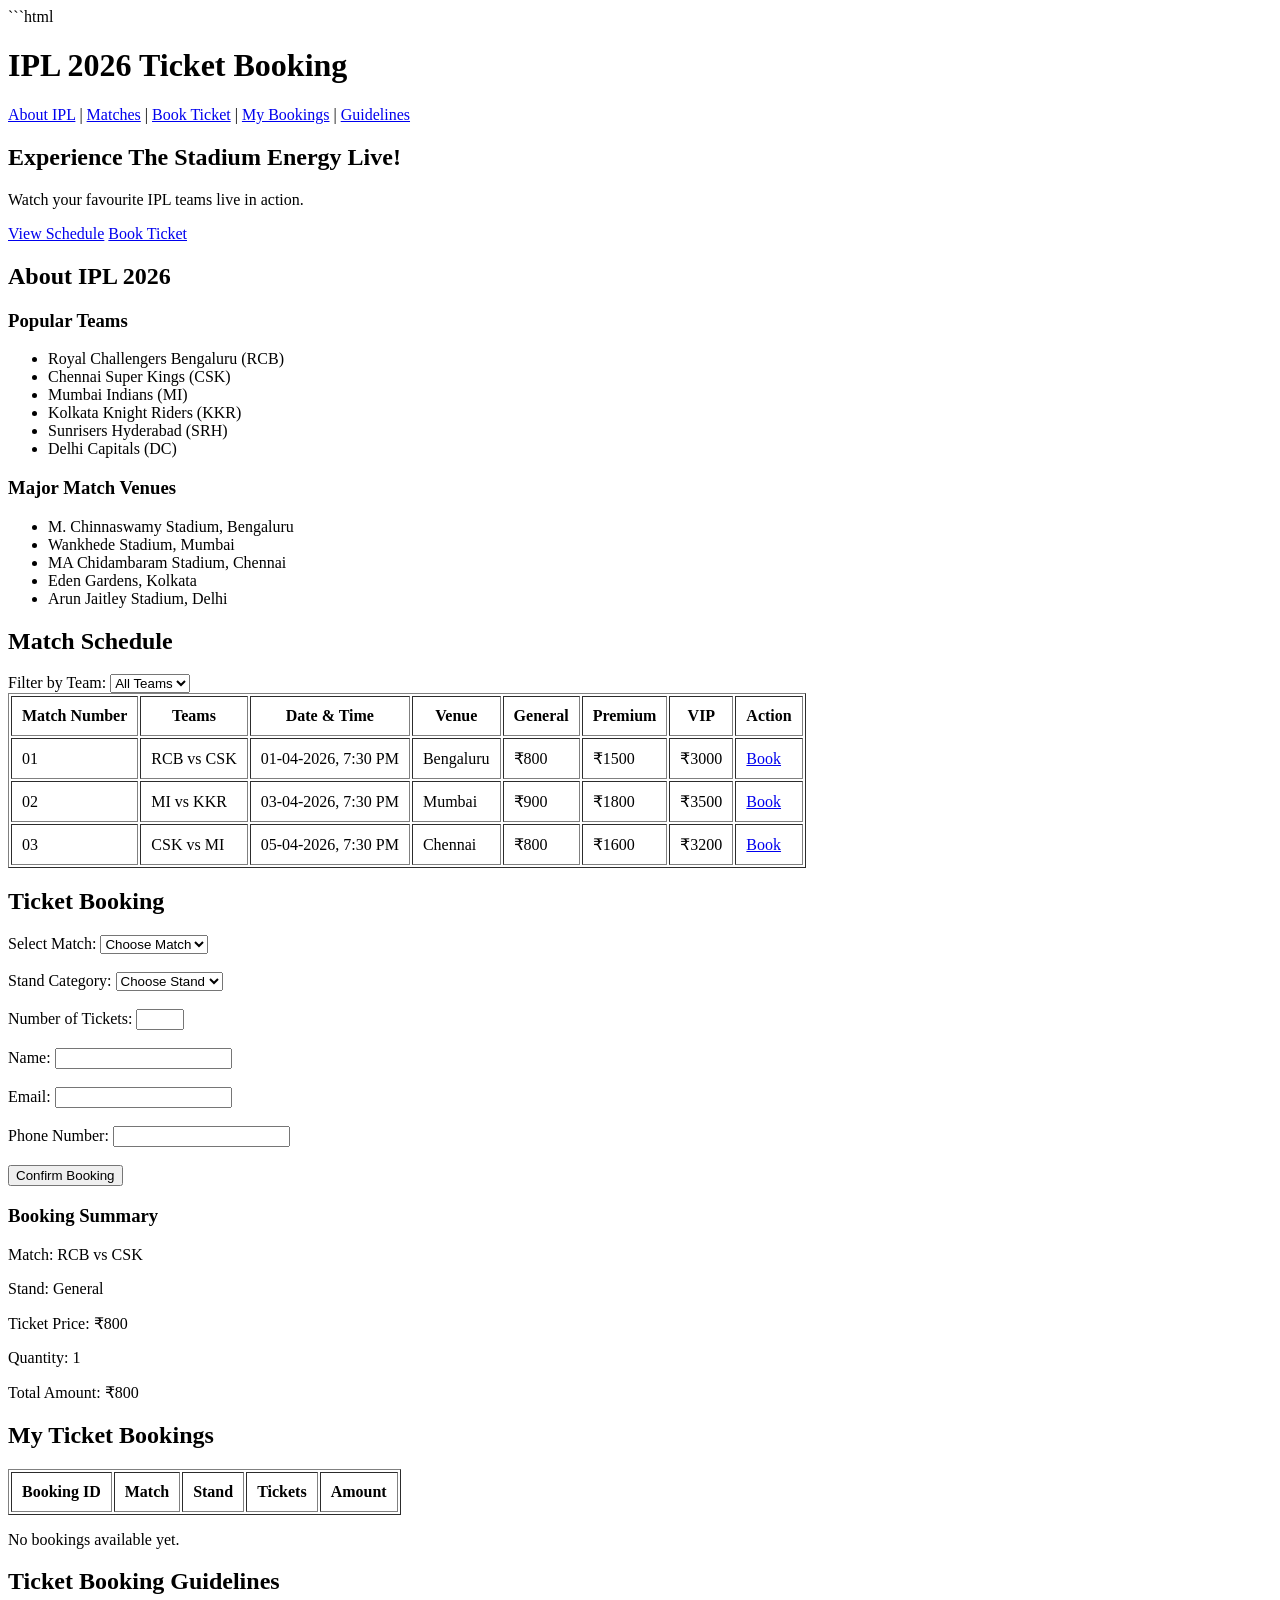
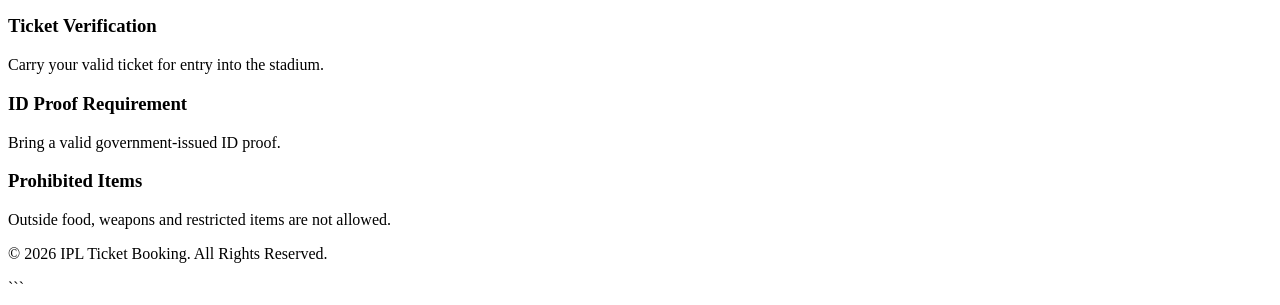
==== index.html @ 559b9ef1 "Completed Activity 1 HTML Structure" ====
```html
<!DOCTYPE html>
<html lang="en">

<head>
    <meta charset="UTF-8">
    <meta name="viewport" content="width=device-width, initial-scale=1.0">
    <title>IPL 2026 Ticket Booking</title>
</head>

<body>

    <!-- Navigation Bar -->
    <header>
        <h1>IPL 2026 Ticket Booking</h1>

        <nav>
            <a href="#about">About IPL</a> |
            <a href="#matches">Matches</a> |
            <a href="#booking">Book Ticket</a> |
            <a href="#mybookings">My Bookings</a> |
            <a href="#guidelines">Guidelines</a>
        </nav>
    </header>

    <!-- Hero Section -->
    <section>
        <h2>Experience The Stadium Energy Live!</h2>
        <p>Watch your favourite IPL teams live in action.</p>

        <a href="#matches">View Schedule</a>
        <a href="#booking">Book Ticket</a>
    </section>

    <!-- About IPL -->
    <section id="about">
        <h2>About IPL 2026</h2>

        <h3>Popular Teams</h3>
        <ul>
            <li>Royal Challengers Bengaluru (RCB)</li>
            <li>Chennai Super Kings (CSK)</li>
            <li>Mumbai Indians (MI)</li>
            <li>Kolkata Knight Riders (KKR)</li>
            <li>Sunrisers Hyderabad (SRH)</li>
            <li>Delhi Capitals (DC)</li>
        </ul>

        <h3>Major Match Venues</h3>
        <ul>
            <li>M. Chinnaswamy Stadium, Bengaluru</li>
            <li>Wankhede Stadium, Mumbai</li>
            <li>MA Chidambaram Stadium, Chennai</li>
            <li>Eden Gardens, Kolkata</li>
            <li>Arun Jaitley Stadium, Delhi</li>
        </ul>
    </section>

    <!-- Match Schedule -->
    <section id="matches">
        <h2>Match Schedule</h2>

        <label for="teamFilter">Filter by Team:</label>

        <select id="teamFilter">
            <option value="all">All Teams</option>
            <option value="RCB">RCB</option>
            <option value="CSK">CSK</option>
            <option value="MI">MI</option>
            <option value="KKR">KKR</option>
        </select>

        <table border="1" cellpadding="10">
            <thead>
                <tr>
                    <th>Match Number</th>
                    <th>Teams</th>
                    <th>Date & Time</th>
                    <th>Venue</th>
                    <th>General</th>
                    <th>Premium</th>
                    <th>VIP</th>
                    <th>Action</th>
                </tr>
            </thead>

            <tbody>
                <tr>
                    <td>01</td>
                    <td>RCB vs CSK</td>
                    <td>01-04-2026, 7:30 PM</td>
                    <td>Bengaluru</td>
                    <td>₹800</td>
                    <td>₹1500</td>
                    <td>₹3000</td>
                    <td><a href="#booking">Book</a></td>
                </tr>

                <tr>
                    <td>02</td>
                    <td>MI vs KKR</td>
                    <td>03-04-2026, 7:30 PM</td>
                    <td>Mumbai</td>
                    <td>₹900</td>
                    <td>₹1800</td>
                    <td>₹3500</td>
                    <td><a href="#booking">Book</a></td>
                </tr>

                <tr>
                    <td>03</td>
                    <td>CSK vs MI</td>
                    <td>05-04-2026, 7:30 PM</td>
                    <td>Chennai</td>
                    <td>₹800</td>
                    <td>₹1600</td>
                    <td>₹3200</td>
                    <td><a href="#booking">Book</a></td>
                </tr>
            </tbody>
        </table>
    </section>

    <!-- Ticket Booking Form -->
    <section id="booking">
        <h2>Ticket Booking</h2>

        <form>

            <label for="match">Select Match:</label>
            <select id="match" name="match" required>
                <option value="">Choose Match</option>
                <option>RCB vs CSK</option>
                <option>MI vs KKR</option>
                <option>CSK vs MI</option>
            </select>

            <br><br>

            <label for="stand">Stand Category:</label>
            <select id="stand" name="stand" required>
                <option value="">Choose Stand</option>
                <option>General</option>
                <option>Premium</option>
                <option>VIP</option>
            </select>

            <br><br>

            <label for="quantity">Number of Tickets:</label>
            <input type="number" id="quantity"
                   name="quantity" min="1" max="10" required>

            <br><br>

            <label for="name">Name:</label>
            <input type="text" id="name" name="name" required>

            <br><br>

            <label for="email">Email:</label>
            <input type="email" id="email" name="email" required>

            <br><br>

            <label for="phone">Phone Number:</label>
            <input type="tel" id="phone" name="phone"
                   pattern="[0-9]{10}" maxlength="10" required>

            <br><br>

            <button type="submit">Confirm Booking</button>

        </form>

        <!-- Booking Summary -->
        <aside>
            <h3>Booking Summary</h3>

            <p>Match: RCB vs CSK</p>
            <p>Stand: General</p>
            <p>Ticket Price: ₹800</p>
            <p>Quantity: 1</p>
            <p>Total Amount: ₹800</p>
        </aside>
    </section>

    <!-- My Bookings -->
    <section id="mybookings">
        <h2>My Ticket Bookings</h2>

        <table border="1" cellpadding="10">
            <thead>
                <tr>
                    <th>Booking ID</th>
                    <th>Match</th>
                    <th>Stand</th>
                    <th>Tickets</th>
                    <th>Amount</th>
                </tr>
            </thead>

            <tbody>
                <!-- Future booking records will appear here -->
            </tbody>
        </table>

        <p>No bookings available yet.</p>
    </section>

    <!-- Guidelines -->
    <section id="guidelines">
        <h2>Ticket Booking Guidelines</h2>

        <article>
            <h3>Ticket Verification</h3>
            <p>Carry your valid ticket for entry into the stadium.</p>
        </article>

        <article>
            <h3>ID Proof Requirement</h3>
            <p>Bring a valid government-issued ID proof.</p>
        </article>

        <article>
            <h3>Prohibited Items</h3>
            <p>Outside food, weapons and restricted items are not allowed.</p>
        </article>
    </section>

    <!-- Footer -->
    <footer>
        <p>&copy; 2026 IPL Ticket Booking. All Rights Reserved.</p>
    </footer>

</body>
</html>
```
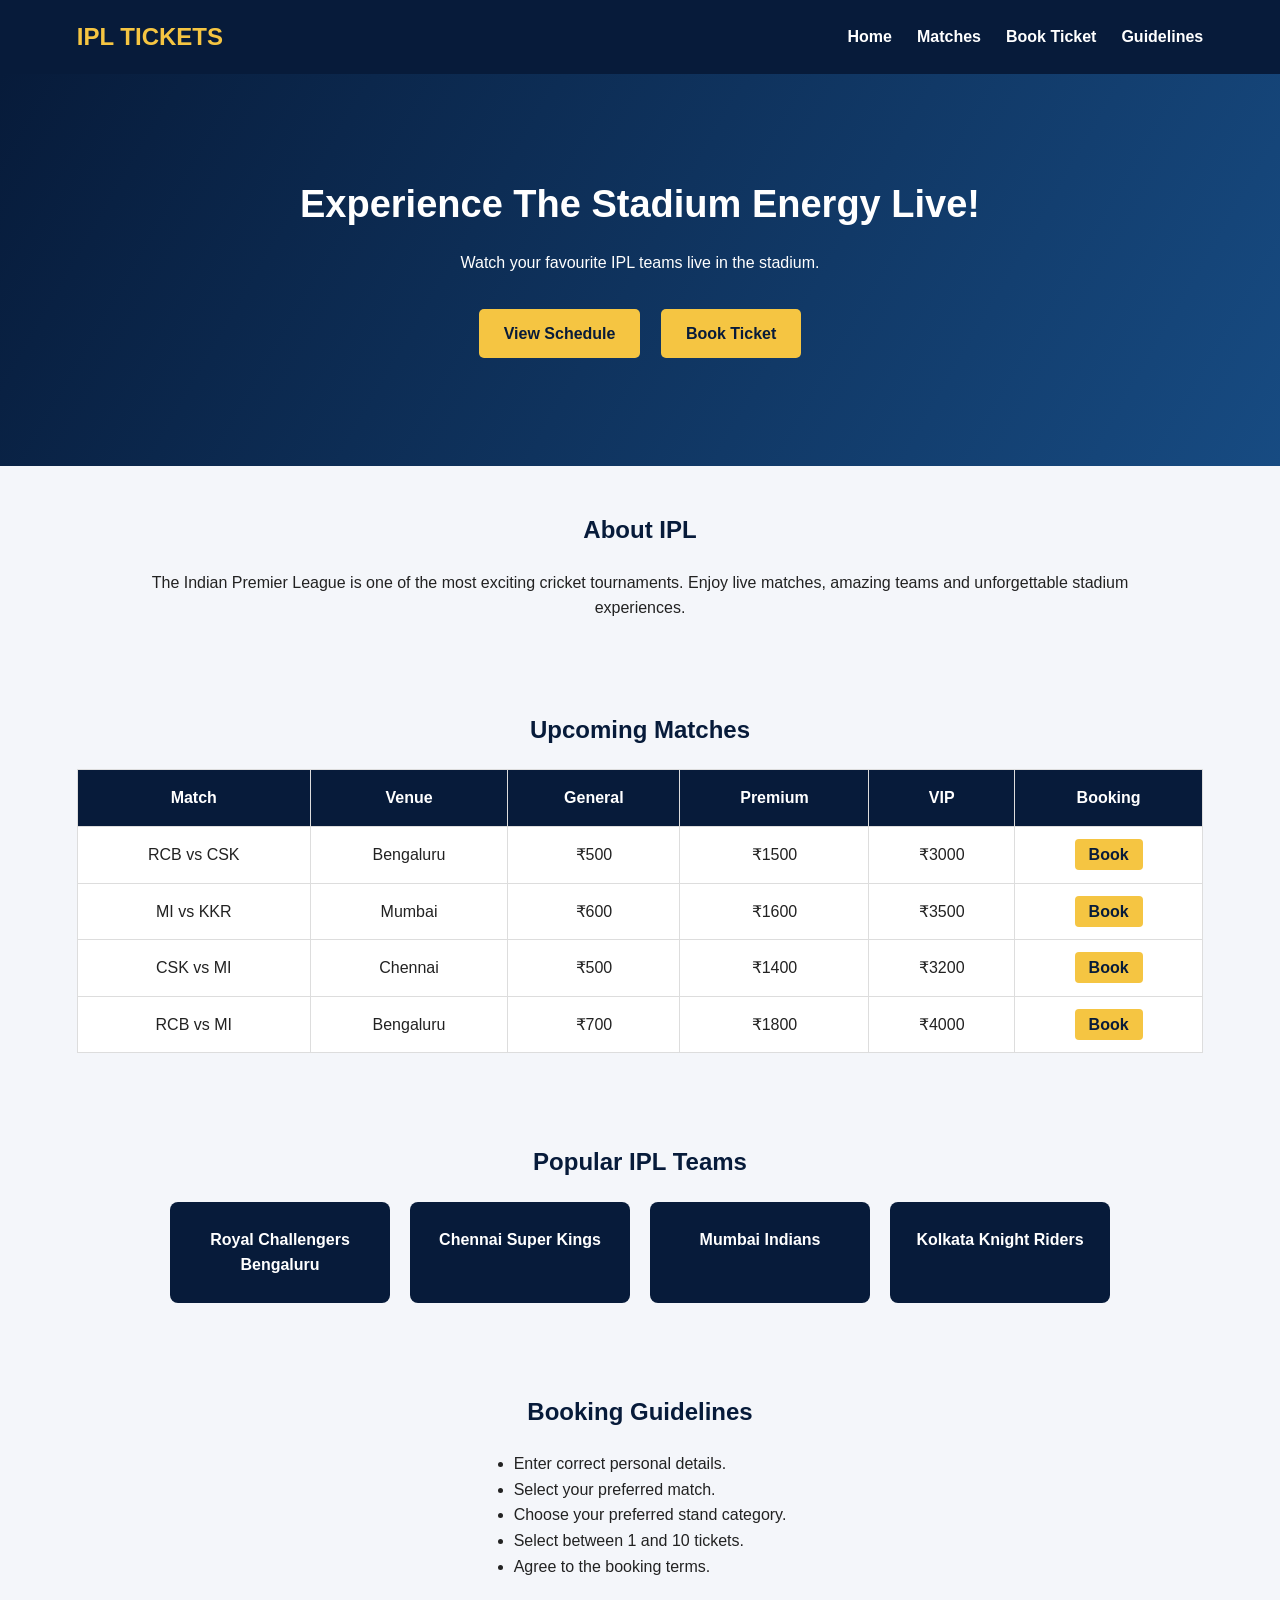
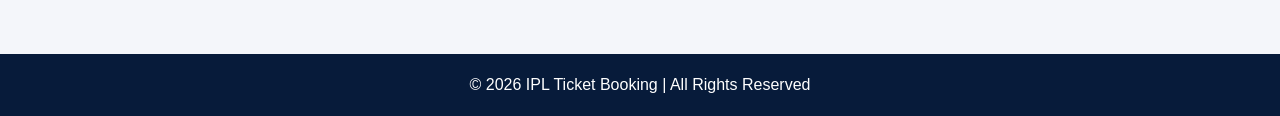
==== commit 07250fdf: "Activity 3: HTML Booking Form Validation" ====
--- a/index.html
+++ b/index.html
@@ -1,238 +1,127 @@
-```html
+
 <!DOCTYPE html>
 <html lang="en">
-
 <head>
     <meta charset="UTF-8">
     <meta name="viewport" content="width=device-width, initial-scale=1.0">
-    <title>IPL 2026 Ticket Booking</title>
+    <title>IPL Ticket Booking</title>
+    <link rel="stylesheet" href="styles.css">
 </head>
-
 <body>
 
     <!-- Navigation Bar -->
     <header>
-        <h1>IPL 2026 Ticket Booking</h1>
+        <nav class="navbar">
+            <h2 class="logo">IPL TICKETS</h2>
 
-        <nav>
-            <a href="#about">About IPL</a> |
-            <a href="#matches">Matches</a> |
-            <a href="#booking">Book Ticket</a> |
-            <a href="#mybookings">My Bookings</a> |
-            <a href="#guidelines">Guidelines</a>
+            <ul>
+                <li><a href="index.html">Home</a></li>
+                <li><a href="#matches">Matches</a></li>
+                <li><a href="booking.html">Book Ticket</a></li>
+                <li><a href="#guidelines">Guidelines</a></li>
+            </ul>
         </nav>
     </header>
 
     <!-- Hero Section -->
-    <section>
-        <h2>Experience The Stadium Energy Live!</h2>
-        <p>Watch your favourite IPL teams live in action.</p>
+    <section class="hero">
+        <h1>Experience The Stadium Energy Live!</h1>
+        <p>Watch your favourite IPL teams live in the stadium.</p>
 
-        <a href="#matches">View Schedule</a>
-        <a href="#booking">Book Ticket</a>
+        <a href="#matches" class="btn">View Schedule</a>
+        <a href="booking.html" class="btn">Book Ticket</a>
     </section>
 
-    <!-- About IPL -->
-    <section id="about">
-        <h2>About IPL 2026</h2>
-
-        <h3>Popular Teams</h3>
-        <ul>
-            <li>Royal Challengers Bengaluru (RCB)</li>
-            <li>Chennai Super Kings (CSK)</li>
-            <li>Mumbai Indians (MI)</li>
-            <li>Kolkata Knight Riders (KKR)</li>
-            <li>Sunrisers Hyderabad (SRH)</li>
-            <li>Delhi Capitals (DC)</li>
-        </ul>
-
-        <h3>Major Match Venues</h3>
-        <ul>
-            <li>M. Chinnaswamy Stadium, Bengaluru</li>
-            <li>Wankhede Stadium, Mumbai</li>
-            <li>MA Chidambaram Stadium, Chennai</li>
-            <li>Eden Gardens, Kolkata</li>
-            <li>Arun Jaitley Stadium, Delhi</li>
-        </ul>
+    <!-- About Section -->
+    <section class="about">
+        <h2>About IPL</h2>
+        <p>
+            The Indian Premier League is one of the most exciting
+            cricket tournaments. Enjoy live matches, amazing teams
+            and unforgettable stadium experiences.
+        </p>
     </section>
 
-    <!-- Match Schedule -->
-    <section id="matches">
-        <h2>Match Schedule</h2>
+    <!-- Matches Section -->
+    <section id="matches" class="section">
+        <h2>Upcoming Matches</h2>
 
-        <label for="teamFilter">Filter by Team:</label>
+        <table>
+            <tr>
+                <th>Match</th>
+                <th>Venue</th>
+                <th>General</th>
+                <th>Premium</th>
+                <th>VIP</th>
+                <th>Booking</th>
+            </tr>
 
-        <select id="teamFilter">
-            <option value="all">All Teams</option>
-            <option value="RCB">RCB</option>
-            <option value="CSK">CSK</option>
-            <option value="MI">MI</option>
-            <option value="KKR">KKR</option>
-        </select>
+            <tr>
+                <td>RCB vs CSK</td>
+                <td>Bengaluru</td>
+                <td>₹500</td>
+                <td>₹1500</td>
+                <td>₹3000</td>
+                <td><a href="booking.html" class="small-btn">Book</a></td>
+            </tr>
 
-        <table border="1" cellpadding="10">
-            <thead>
-                <tr>
-                    <th>Match Number</th>
-                    <th>Teams</th>
-                    <th>Date & Time</th>
-                    <th>Venue</th>
-                    <th>General</th>
-                    <th>Premium</th>
-                    <th>VIP</th>
-                    <th>Action</th>
-                </tr>
-            </thead>
+            <tr>
+                <td>MI vs KKR</td>
+                <td>Mumbai</td>
+                <td>₹600</td>
+                <td>₹1600</td>
+                <td>₹3500</td>
+                <td><a href="booking.html" class="small-btn">Book</a></td>
+            </tr>
 
-            <tbody>
-                <tr>
-                    <td>01</td>
-                    <td>RCB vs CSK</td>
-                    <td>01-04-2026, 7:30 PM</td>
-                    <td>Bengaluru</td>
-                    <td>₹800</td>
-                    <td>₹1500</td>
-                    <td>₹3000</td>
-                    <td><a href="#booking">Book</a></td>
-                </tr>
+            <tr>
+                <td>CSK vs MI</td>
+                <td>Chennai</td>
+                <td>₹500</td>
+                <td>₹1400</td>
+                <td>₹3200</td>
+                <td><a href="booking.html" class="small-btn">Book</a></td>
+            </tr>
 
-                <tr>
-                    <td>02</td>
-                    <td>MI vs KKR</td>
-                    <td>03-04-2026, 7:30 PM</td>
-                    <td>Mumbai</td>
-                    <td>₹900</td>
-                    <td>₹1800</td>
-                    <td>₹3500</td>
-                    <td><a href="#booking">Book</a></td>
-                </tr>
-
-                <tr>
-                    <td>03</td>
-                    <td>CSK vs MI</td>
-                    <td>05-04-2026, 7:30 PM</td>
-                    <td>Chennai</td>
-                    <td>₹800</td>
-                    <td>₹1600</td>
-                    <td>₹3200</td>
-                    <td><a href="#booking">Book</a></td>
-                </tr>
-            </tbody>
+            <tr>
+                <td>RCB vs MI</td>
+                <td>Bengaluru</td>
+                <td>₹700</td>
+                <td>₹1800</td>
+                <td>₹4000</td>
+                <td><a href="booking.html" class="small-btn">Book</a></td>
+            </tr>
         </table>
     </section>
 
-    <!-- Ticket Booking Form -->
-    <section id="booking">
-        <h2>Ticket Booking</h2>
+    <!-- Teams Section -->
+    <section class="section">
+        <h2>Popular IPL Teams</h2>
 
-        <form>
-
-            <label for="match">Select Match:</label>
-            <select id="match" name="match" required>
-                <option value="">Choose Match</option>
-                <option>RCB vs CSK</option>
-                <option>MI vs KKR</option>
-                <option>CSK vs MI</option>
-            </select>
-
-            <br><br>
-
-            <label for="stand">Stand Category:</label>
-            <select id="stand" name="stand" required>
-                <option value="">Choose Stand</option>
-                <option>General</option>
-                <option>Premium</option>
-                <option>VIP</option>
-            </select>
-
-            <br><br>
-
-            <label for="quantity">Number of Tickets:</label>
-            <input type="number" id="quantity"
-                   name="quantity" min="1" max="10" required>
-
-            <br><br>
-
-            <label for="name">Name:</label>
-            <input type="text" id="name" name="name" required>
-
-            <br><br>
-
-            <label for="email">Email:</label>
-            <input type="email" id="email" name="email" required>
-
-            <br><br>
-
-            <label for="phone">Phone Number:</label>
-            <input type="tel" id="phone" name="phone"
-                   pattern="[0-9]{10}" maxlength="10" required>
-
-            <br><br>
-
-            <button type="submit">Confirm Booking</button>
-
-        </form>
-
-        <!-- Booking Summary -->
-        <aside>
-            <h3>Booking Summary</h3>
-
-            <p>Match: RCB vs CSK</p>
-            <p>Stand: General</p>
-            <p>Ticket Price: ₹800</p>
-            <p>Quantity: 1</p>
-            <p>Total Amount: ₹800</p>
-        </aside>
-    </section>
-
-    <!-- My Bookings -->
-    <section id="mybookings">
-        <h2>My Ticket Bookings</h2>
-
-        <table border="1" cellpadding="10">
-            <thead>
-                <tr>
-                    <th>Booking ID</th>
-                    <th>Match</th>
-                    <th>Stand</th>
-                    <th>Tickets</th>
-                    <th>Amount</th>
-                </tr>
-            </thead>
-
-            <tbody>
-                <!-- Future booking records will appear here -->
-            </tbody>
-        </table>
-
-        <p>No bookings available yet.</p>
+        <div class="team-container">
+            <div class="team-card">Royal Challengers Bengaluru</div>
+            <div class="team-card">Chennai Super Kings</div>
+            <div class="team-card">Mumbai Indians</div>
+            <div class="team-card">Kolkata Knight Riders</div>
+        </div>
     </section>
 
     <!-- Guidelines -->
-    <section id="guidelines">
-        <h2>Ticket Booking Guidelines</h2>
-
-        <article>
-            <h3>Ticket Verification</h3>
-            <p>Carry your valid ticket for entry into the stadium.</p>
-        </article>
-
-        <article>
-            <h3>ID Proof Requirement</h3>
-            <p>Bring a valid government-issued ID proof.</p>
-        </article>
-
-        <article>
-            <h3>Prohibited Items</h3>
-            <p>Outside food, weapons and restricted items are not allowed.</p>
-        </article>
+    <section id="guidelines" class="section guidelines">
+        <h2>Booking Guidelines</h2>
+        <ul>
+            <li>Enter correct personal details.</li>
+            <li>Select your preferred match.</li>
+            <li>Choose your preferred stand category.</li>
+            <li>Select between 1 and 10 tickets.</li>
+            <li>Agree to the booking terms.</li>
+        </ul>
     </section>
 
     <!-- Footer -->
     <footer>
-        <p>&copy; 2026 IPL Ticket Booking. All Rights Reserved.</p>
+        <p>© 2026 IPL Ticket Booking | All Rights Reserved</p>
     </footer>
 
 </body>
 </html>
-```
--- a/styles.css
+++ b/styles.css
@@ -0,0 +1,306 @@
+
+/* General Styling */
+* {
+    margin: 0;
+    padding: 0;
+    box-sizing: border-box;
+}
+
+body {
+    font-family: Arial, sans-serif;
+    background: #f4f6fa;
+    color: #222;
+    line-height: 1.6;
+}
+
+/* Navigation */
+.navbar {
+    background: #071b3a;
+    color: white;
+    padding: 18px 6%;
+    display: flex;
+    justify-content: space-between;
+    align-items: center;
+    flex-wrap: wrap;
+}
+
+.logo {
+    color: #f5c542;
+}
+
+.navbar ul {
+    display: flex;
+    list-style: none;
+    gap: 25px;
+    flex-wrap: wrap;
+}
+
+.navbar a {
+    color: white;
+    text-decoration: none;
+    font-weight: bold;
+}
+
+.navbar a:hover {
+    color: #f5c542;
+}
+
+/* Hero Section */
+.hero {
+    background: linear-gradient(120deg, #071b3a, #174b82);
+    color: white;
+    text-align: center;
+    padding: 100px 20px;
+}
+
+.hero h1 {
+    font-size: 38px;
+    margin-bottom: 15px;
+}
+
+.hero p {
+    margin-bottom: 25px;
+}
+
+.btn {
+    display: inline-block;
+    background: #f5c542;
+    color: #071b3a;
+    padding: 12px 25px;
+    margin: 8px;
+    text-decoration: none;
+    border-radius: 5px;
+    font-weight: bold;
+}
+
+.btn:hover {
+    background: white;
+}
+
+/* About Section */
+.about {
+    text-align: center;
+    padding: 45px 10%;
+}
+
+.about h2,
+.section h2 {
+    color: #071b3a;
+    margin-bottom: 20px;
+}
+
+/* Common Sections */
+.section {
+    padding: 45px 6%;
+    text-align: center;
+}
+
+/* Match Table */
+table {
+    width: 100%;
+    border-collapse: collapse;
+    background: white;
+}
+
+th {
+    background: #071b3a;
+    color: white;
+}
+
+th, td {
+    padding: 15px;
+    border: 1px solid #ddd;
+}
+
+tr:hover {
+    background: #f1f4fa;
+}
+
+.small-btn {
+    background: #f5c542;
+    color: #071b3a;
+    padding: 7px 14px;
+    border-radius: 4px;
+    text-decoration: none;
+    font-weight: bold;
+}
+
+/* Teams */
+.team-container {
+    display: flex;
+    justify-content: center;
+    flex-wrap: wrap;
+    gap: 20px;
+}
+
+.team-card {
+    background: #071b3a;
+    color: white;
+    padding: 25px;
+    border-radius: 8px;
+    width: 220px;
+    font-weight: bold;
+}
+
+/* Guidelines */
+.guidelines ul {
+    display: inline-block;
+    text-align: left;
+    padding-left: 20px;
+}
+
+/* Booking Page */
+.booking-section {
+    padding: 45px 15px;
+}
+
+.booking-container {
+    max-width: 650px;
+    margin: auto;
+    background: white;
+    padding: 30px;
+    border-radius: 12px;
+    box-shadow: 0 4px 15px rgba(0,0,0,0.1);
+}
+
+.booking-container h1 {
+    text-align: center;
+    color: #071b3a;
+    margin-bottom: 10px;
+}
+
+.booking-container > p {
+    text-align: center;
+    margin-bottom: 25px;
+}
+
+fieldset {
+    border: 1px solid #ccc;
+    border-radius: 8px;
+    padding: 20px;
+    margin-bottom: 20px;
+}
+
+legend {
+    color: #071b3a;
+    font-weight: bold;
+    padding: 0 8px;
+}
+
+label {
+    display: block;
+    font-weight: bold;
+    margin: 10px 0 5px;
+}
+
+input[type="text"],
+input[type="email"],
+input[type="tel"],
+input[type="number"],
+select {
+    width: 100%;
+    padding: 12px;
+    border: 1px solid #bbb;
+    border-radius: 5px;
+    margin-bottom: 12px;
+    font-size: 15px;
+}
+
+input:focus,
+select:focus {
+    outline: 2px solid #f5c542;
+    border-color: #071b3a;
+}
+
+/* Radio and Checkbox */
+input[type="radio"],
+input[type="checkbox"] {
+    margin: 10px 5px;
+}
+
+.inline-label {
+    display: inline;
+    font-weight: normal;
+}
+
+/* Form Buttons */
+.form-buttons {
+    display: flex;
+    justify-content: center;
+    gap: 15px;
+    margin-top: 20px;
+}
+
+button {
+    background: #071b3a;
+    color: white;
+    border: none;
+    padding: 12px 25px;
+    border-radius: 5px;
+    cursor: pointer;
+    font-size: 15px;
+}
+
+button:hover {
+    background: #174b82;
+}
+
+.reset-btn {
+    background: #777;
+}
+
+.reset-btn:hover {
+    background: #555;
+}
+
+.back-link {
+    margin-top: 25px;
+}
+
+.back-link a {
+    color: #071b3a;
+    font-weight: bold;
+    text-decoration: none;
+}
+
+/* Footer */
+footer {
+    background: #071b3a;
+    color: white;
+    text-align: center;
+    padding: 18px;
+    margin-top: 30px;
+}
+
+/* Responsive Design */
+@media (max-width: 600px) {
+    .navbar {
+        flex-direction: column;
+        gap: 15px;
+    }
+
+    .navbar ul {
+        justify-content: center;
+        gap: 12px;
+    }
+
+    .hero h1 {
+        font-size: 27px;
+    }
+
+    table {
+        font-size: 12px;
+    }
+
+    th, td {
+        padding: 7px;
+    }
+
+    .booking-container {
+        padding: 18px;
+    }
+
+    .form-buttons {
+        flex-direction: column;
+    }
+}
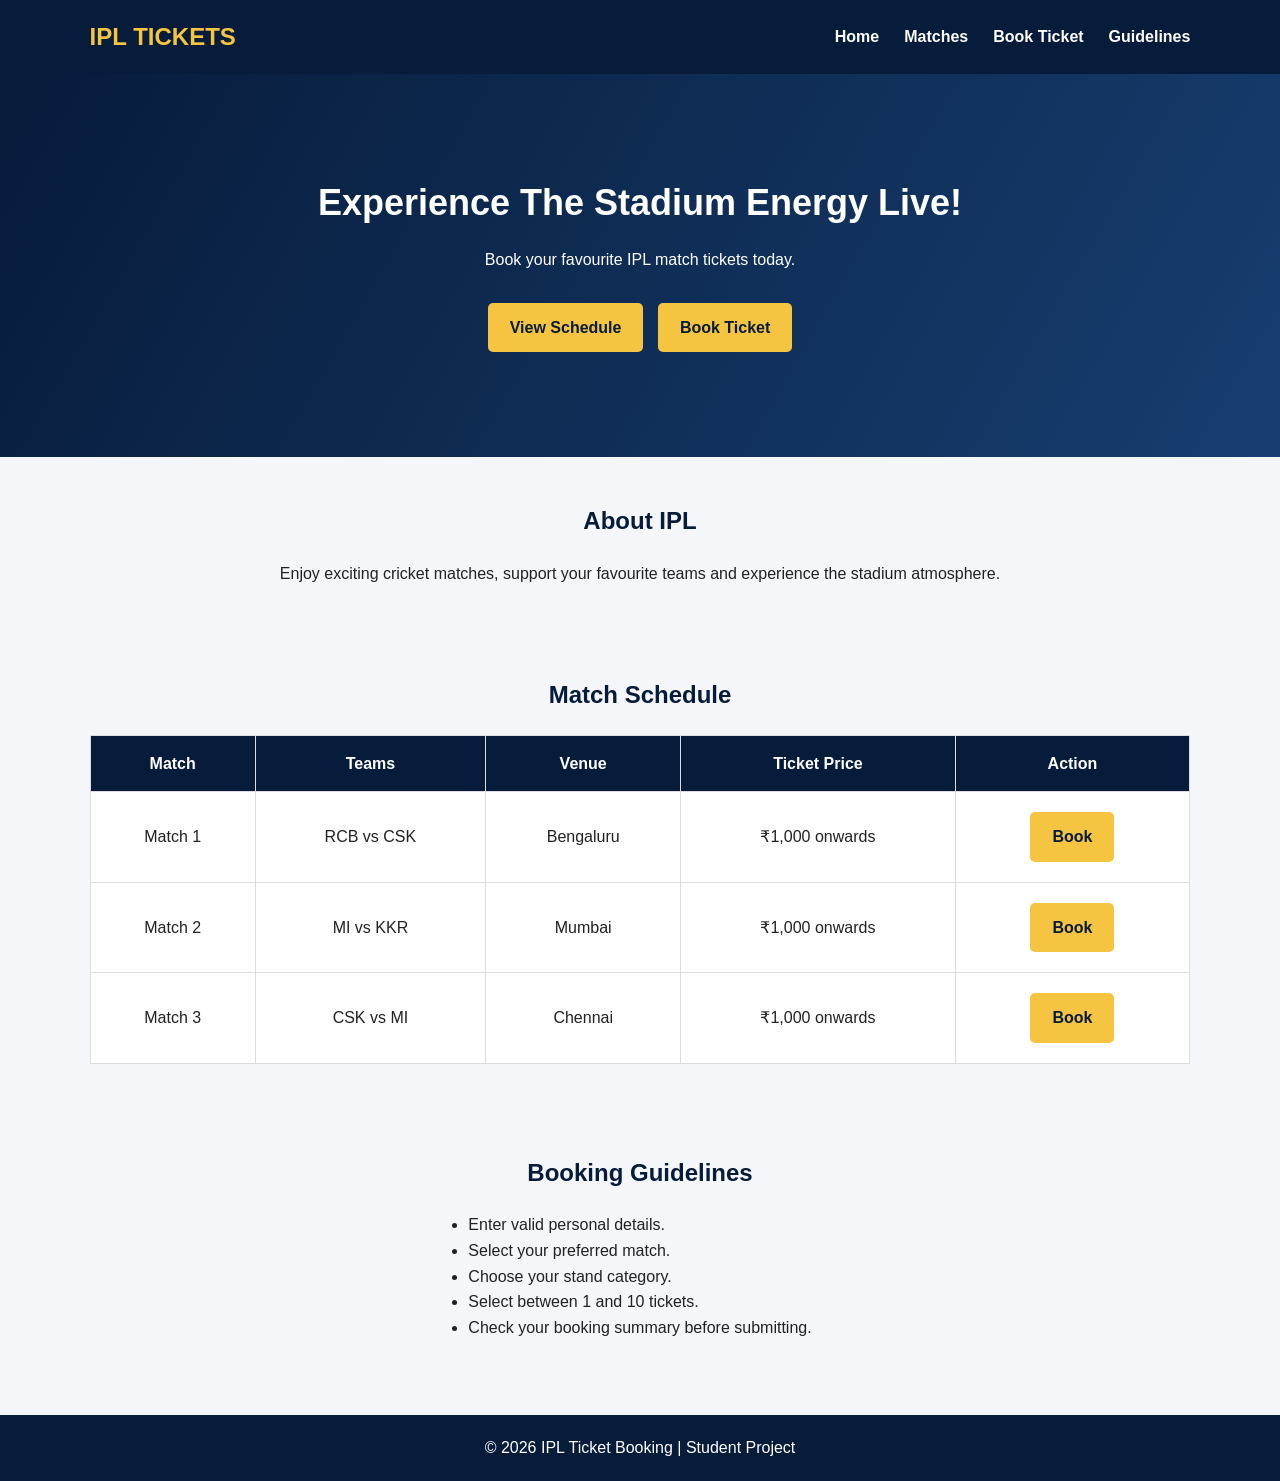
==== commit ba8e24da: "Activity 7: Live Booking Summary" ====
--- a/index.html
+++ b/index.html
@@ -6,6 +6,7 @@
     <meta name="viewport" content="width=device-width, initial-scale=1.0">
     <title>IPL Ticket Booking</title>
     <link rel="stylesheet" href="styles.css">
+    <script src="app.js" defer></script>
 </head>
 <body>
 
@@ -17,7 +18,7 @@
             <ul>
                 <li><a href="index.html">Home</a></li>
                 <li><a href="#matches">Matches</a></li>
-                <li><a href="booking.html">Book Ticket</a></li>
+                <li><a href="Booking.html#booking-form">Book Ticket</a></li>
                 <li><a href="#guidelines">Guidelines</a></li>
             </ul>
         </nav>
@@ -26,101 +27,85 @@
     <!-- Hero Section -->
     <section class="hero">
         <h1>Experience The Stadium Energy Live!</h1>
-        <p>Watch your favourite IPL teams live in the stadium.</p>
+        <p>Book your favourite IPL match tickets today.</p>
 
         <a href="#matches" class="btn">View Schedule</a>
-        <a href="booking.html" class="btn">Book Ticket</a>
+        <a href="Booking.html#booking-form" class="btn">Book Ticket</a>
     </section>
 
     <!-- About Section -->
     <section class="about">
         <h2>About IPL</h2>
         <p>
-            The Indian Premier League is one of the most exciting
-            cricket tournaments. Enjoy live matches, amazing teams
-            and unforgettable stadium experiences.
+            Enjoy exciting cricket matches, support your favourite teams
+            and experience the stadium atmosphere.
         </p>
     </section>
 
-    <!-- Matches Section -->
-    <section id="matches" class="section">
-        <h2>Upcoming Matches</h2>
+    <!-- Match Schedule -->
+    <section class="matches" id="matches">
+        <h2>Match Schedule</h2>
 
         <table>
-            <tr>
-                <th>Match</th>
-                <th>Venue</th>
-                <th>General</th>
-                <th>Premium</th>
-                <th>VIP</th>
-                <th>Booking</th>
-            </tr>
+            <thead>
+                <tr>
+                    <th>Match</th>
+                    <th>Teams</th>
+                    <th>Venue</th>
+                    <th>Ticket Price</th>
+                    <th>Action</th>
+                </tr>
+            </thead>
 
-            <tr>
-                <td>RCB vs CSK</td>
-                <td>Bengaluru</td>
-                <td>₹500</td>
-                <td>₹1500</td>
-                <td>₹3000</td>
-                <td><a href="booking.html" class="small-btn">Book</a></td>
-            </tr>
+            <tbody>
+                <tr>
+                    <td>Match 1</td>
+                    <td>RCB vs CSK</td>
+                    <td>Bengaluru</td>
+                    <td>₹1,000 onwards</td>
+                    <td>
+                        <a href="Booking.html#booking-form" class="small-btn">Book</a>
+                    </td>
+                </tr>
 
-            <tr>
-                <td>MI vs KKR</td>
-                <td>Mumbai</td>
-                <td>₹600</td>
-                <td>₹1600</td>
-                <td>₹3500</td>
-                <td><a href="booking.html" class="small-btn">Book</a></td>
-            </tr>
+                <tr>
+                    <td>Match 2</td>
+                    <td>MI vs KKR</td>
+                    <td>Mumbai</td>
+                    <td>₹1,000 onwards</td>
+                    <td>
+                        <a href="Booking.html#booking-form" class="small-btn">Book</a>
+                    </td>
+                </tr>
 
-            <tr>
-                <td>CSK vs MI</td>
-                <td>Chennai</td>
-                <td>₹500</td>
-                <td>₹1400</td>
-                <td>₹3200</td>
-                <td><a href="booking.html" class="small-btn">Book</a></td>
-            </tr>
-
-            <tr>
-                <td>RCB vs MI</td>
-                <td>Bengaluru</td>
-                <td>₹700</td>
-                <td>₹1800</td>
-                <td>₹4000</td>
-                <td><a href="booking.html" class="small-btn">Book</a></td>
-            </tr>
+                <tr>
+                    <td>Match 3</td>
+                    <td>CSK vs MI</td>
+                    <td>Chennai</td>
+                    <td>₹1,000 onwards</td>
+                    <td>
+                        <a href="Booking.html#booking-form" class="small-btn">Book</a>
+                    </td>
+                </tr>
+            </tbody>
         </table>
     </section>
 
-    <!-- Teams Section -->
-    <section class="section">
-        <h2>Popular IPL Teams</h2>
-
-        <div class="team-container">
-            <div class="team-card">Royal Challengers Bengaluru</div>
-            <div class="team-card">Chennai Super Kings</div>
-            <div class="team-card">Mumbai Indians</div>
-            <div class="team-card">Kolkata Knight Riders</div>
-        </div>
-    </section>
-
     <!-- Guidelines -->
-    <section id="guidelines" class="section guidelines">
+    <section class="guidelines" id="guidelines">
         <h2>Booking Guidelines</h2>
         <ul>
-            <li>Enter correct personal details.</li>
+            <li>Enter valid personal details.</li>
             <li>Select your preferred match.</li>
-            <li>Choose your preferred stand category.</li>
+            <li>Choose your stand category.</li>
             <li>Select between 1 and 10 tickets.</li>
-            <li>Agree to the booking terms.</li>
+            <li>Check your booking summary before submitting.</li>
         </ul>
     </section>
 
     <!-- Footer -->
     <footer>
-        <p>© 2026 IPL Ticket Booking | All Rights Reserved</p>
+        <p>© 2026 IPL Ticket Booking | Student Project</p>
     </footer>
 
 </body>
--- a/styles.css
+++ b/styles.css
@@ -1,27 +1,32 @@
 
 /* General Styling */
+
 * {
     margin: 0;
     padding: 0;
     box-sizing: border-box;
 }
 
+html {
+    scroll-behavior: smooth;
+}
+
 body {
     font-family: Arial, sans-serif;
-    background: #f4f6fa;
+    background-color: #f4f6fa;
     color: #222;
     line-height: 1.6;
 }
 
-/* Navigation */
+/* Navigation Bar */
+
 .navbar {
-    background: #071b3a;
-    color: white;
-    padding: 18px 6%;
+    background-color: #071b3a;
+    color: white;
     display: flex;
     justify-content: space-between;
     align-items: center;
-    flex-wrap: wrap;
+    padding: 18px 7%;
 }
 
 .logo {
@@ -29,15 +34,14 @@
 }
 
 .navbar ul {
-    display: flex;
     list-style: none;
+    display: flex;
     gap: 25px;
-    flex-wrap: wrap;
 }
 
 .navbar a {
-    color: white;
     text-decoration: none;
+    color: white;
     font-weight: bold;
 }
 
@@ -46,15 +50,16 @@
 }
 
 /* Hero Section */
+
 .hero {
-    background: linear-gradient(120deg, #071b3a, #174b82);
+    background: linear-gradient(120deg, #071b3a, #173e70);
     color: white;
     text-align: center;
     padding: 100px 20px;
 }
 
 .hero h1 {
-    font-size: 38px;
+    font-size: 36px;
     margin-bottom: 15px;
 }
 
@@ -62,245 +67,253 @@
     margin-bottom: 25px;
 }
 
-.btn {
+/* Buttons */
+
+.btn,
+.small-btn,
+.reset-btn {
     display: inline-block;
-    background: #f5c542;
+    padding: 12px 22px;
+    background-color: #f5c542;
     color: #071b3a;
-    padding: 12px 25px;
-    margin: 8px;
     text-decoration: none;
+    border: none;
     border-radius: 5px;
     font-weight: bold;
-}
-
-.btn:hover {
-    background: white;
-}
-
-/* About Section */
-.about {
-    text-align: center;
-    padding: 45px 10%;
+    cursor: pointer;
+    margin: 5px;
+}
+
+.btn:hover,
+.small-btn:hover {
+    background-color: #e5ad17;
+}
+
+.reset-btn {
+    background-color: #ddd;
+}
+
+/* About and Guidelines */
+
+.about,
+.guidelines {
+    text-align: center;
+    padding: 45px 8%;
 }
 
 .about h2,
-.section h2 {
+.guidelines h2,
+.matches h2 {
     color: #071b3a;
     margin-bottom: 20px;
 }
 
-/* Common Sections */
-.section {
-    padding: 45px 6%;
-    text-align: center;
-}
-
-/* Match Table */
+.guidelines ul {
+    display: inline-block;
+    text-align: left;
+}
+
+/* Match Schedule */
+
+.matches {
+    padding: 45px 7%;
+    text-align: center;
+}
+
 table {
     width: 100%;
     border-collapse: collapse;
-    background: white;
-}
-
-th {
-    background: #071b3a;
-    color: white;
-}
-
-th, td {
+    background-color: white;
+}
+
+th,
+td {
     padding: 15px;
     border: 1px solid #ddd;
+    text-align: center;
+}
+
+th {
+    background-color: #071b3a;
+    color: white;
 }
 
 tr:hover {
-    background: #f1f4fa;
-}
-
-.small-btn {
-    background: #f5c542;
-    color: #071b3a;
-    padding: 7px 14px;
-    border-radius: 4px;
-    text-decoration: none;
-    font-weight: bold;
-}
-
-/* Teams */
-.team-container {
-    display: flex;
-    justify-content: center;
-    flex-wrap: wrap;
-    gap: 20px;
-}
-
-.team-card {
-    background: #071b3a;
-    color: white;
-    padding: 25px;
-    border-radius: 8px;
-    width: 220px;
-    font-weight: bold;
-}
-
-/* Guidelines */
-.guidelines ul {
-    display: inline-block;
-    text-align: left;
-    padding-left: 20px;
-}
-
-/* Booking Page */
+    background-color: #f1f1f1;
+}
+
+/* Booking Section */
+
 .booking-section {
-    padding: 45px 15px;
-}
-
-.booking-container {
-    max-width: 650px;
-    margin: auto;
-    background: white;
-    padding: 30px;
-    border-radius: 12px;
-    box-shadow: 0 4px 15px rgba(0,0,0,0.1);
-}
-
-.booking-container h1 {
-    text-align: center;
+    padding: 50px 7%;
+    text-align: center;
+}
+
+.booking-section h1 {
     color: #071b3a;
     margin-bottom: 10px;
 }
 
-.booking-container > p {
-    text-align: center;
-    margin-bottom: 25px;
-}
-
-fieldset {
+.booking-container {
+    display: flex;
+    justify-content: center;
+    align-items: flex-start;
+    gap: 30px;
+    flex-wrap: wrap;
+    margin-top: 30px;
+}
+
+/* Booking Form */
+
+#ticket-form {
+    width: 100%;
+    max-width: 450px;
+    padding: 25px;
+    background-color: white;
+    border-radius: 10px;
+    box-shadow: 0 4px 12px rgba(0, 0, 0, 0.12);
+    text-align: left;
+}
+
+#ticket-form > label {
+    display: block;
+    margin-top: 15px;
+    margin-bottom: 5px;
+    font-weight: bold;
+}
+
+#ticket-form input[type="text"],
+#ticket-form input[type="email"],
+#ticket-form input[type="tel"],
+#ticket-form input[type="number"],
+#ticket-form select {
+    width: 100%;
+    padding: 11px;
     border: 1px solid #ccc;
+    border-radius: 5px;
+    font-size: 15px;
+}
+
+.radio-group {
+    display: flex;
+    gap: 20px;
+    margin: 8px 0;
+}
+
+.radio-group label {
+    display: flex;
+    align-items: center;
+    gap: 5px;
+}
+
+.terms {
+    display: flex !important;
+    align-items: center;
+    gap: 8px;
+}
+
+.form-buttons {
+    margin-top: 20px;
+}
+
+/* Booking Summary */
+
+.summary-card {
+    width: 100%;
+    max-width: 400px;
+    padding: 25px;
+    background-color: #071b3a;
+    color: white;
+    border-radius: 12px;
+    border-left: 5px solid #f5c542;
+    box-shadow: 0 4px 12px rgba(0, 0, 0, 0.2);
+    text-align: left;
+}
+
+.summary-card h2 {
+    color: #f5c542;
+    margin-bottom: 20px;
+}
+
+.summary-card p {
+    margin: 15px 0;
+}
+
+.summary-card h3 {
+    color: #f5c542;
+    margin-top: 20px;
+    font-size: 22px;
+}
+
+.summary-card hr {
+    border: 1px solid #52647e;
+}
+
+/* Toast Notification */
+
+.toast {
+    visibility: hidden;
+    min-width: 250px;
+    background-color: #071b3a;
+    color: white;
+    text-align: center;
     border-radius: 8px;
+    padding: 15px 20px;
+    position: fixed;
+    bottom: 30px;
+    left: 50%;
+    transform: translateX(-50%);
+    z-index: 1000;
+    opacity: 0;
+    transition: opacity 0.4s ease;
+    border-left: 5px solid #f5c542;
+}
+
+.toast.show {
+    visibility: visible;
+    opacity: 1;
+}
+
+/* Footer */
+
+footer {
+    background-color: #071b3a;
+    color: white;
+    text-align: center;
     padding: 20px;
-    margin-bottom: 20px;
-}
-
-legend {
-    color: #071b3a;
-    font-weight: bold;
-    padding: 0 8px;
-}
-
-label {
-    display: block;
-    font-weight: bold;
-    margin: 10px 0 5px;
-}
-
-input[type="text"],
-input[type="email"],
-input[type="tel"],
-input[type="number"],
-select {
-    width: 100%;
-    padding: 12px;
-    border: 1px solid #bbb;
-    border-radius: 5px;
-    margin-bottom: 12px;
-    font-size: 15px;
-}
-
-input:focus,
-select:focus {
-    outline: 2px solid #f5c542;
-    border-color: #071b3a;
-}
-
-/* Radio and Checkbox */
-input[type="radio"],
-input[type="checkbox"] {
-    margin: 10px 5px;
-}
-
-.inline-label {
-    display: inline;
-    font-weight: normal;
-}
-
-/* Form Buttons */
-.form-buttons {
-    display: flex;
-    justify-content: center;
-    gap: 15px;
-    margin-top: 20px;
-}
-
-button {
-    background: #071b3a;
-    color: white;
-    border: none;
-    padding: 12px 25px;
-    border-radius: 5px;
-    cursor: pointer;
-    font-size: 15px;
-}
-
-button:hover {
-    background: #174b82;
-}
-
-.reset-btn {
-    background: #777;
-}
-
-.reset-btn:hover {
-    background: #555;
-}
-
-.back-link {
-    margin-top: 25px;
-}
-
-.back-link a {
-    color: #071b3a;
-    font-weight: bold;
-    text-decoration: none;
-}
-
-/* Footer */
-footer {
-    background: #071b3a;
-    color: white;
-    text-align: center;
-    padding: 18px;
     margin-top: 30px;
 }
 
 /* Responsive Design */
-@media (max-width: 600px) {
+
+@media (max-width: 768px) {
+
     .navbar {
         flex-direction: column;
         gap: 15px;
     }
 
     .navbar ul {
+        flex-wrap: wrap;
         justify-content: center;
         gap: 12px;
     }
 
     .hero h1 {
-        font-size: 27px;
+        font-size: 26px;
+    }
+
+    .booking-container {
+        flex-direction: column;
+        align-items: center;
     }
 
     table {
         font-size: 12px;
     }
 
-    th, td {
-        padding: 7px;
-    }
-
-    .booking-container {
-        padding: 18px;
-    }
-
-    .form-buttons {
-        flex-direction: column;
-    }
-}
+    th,
+    td {
+        padding: 8px;
+    }
+}
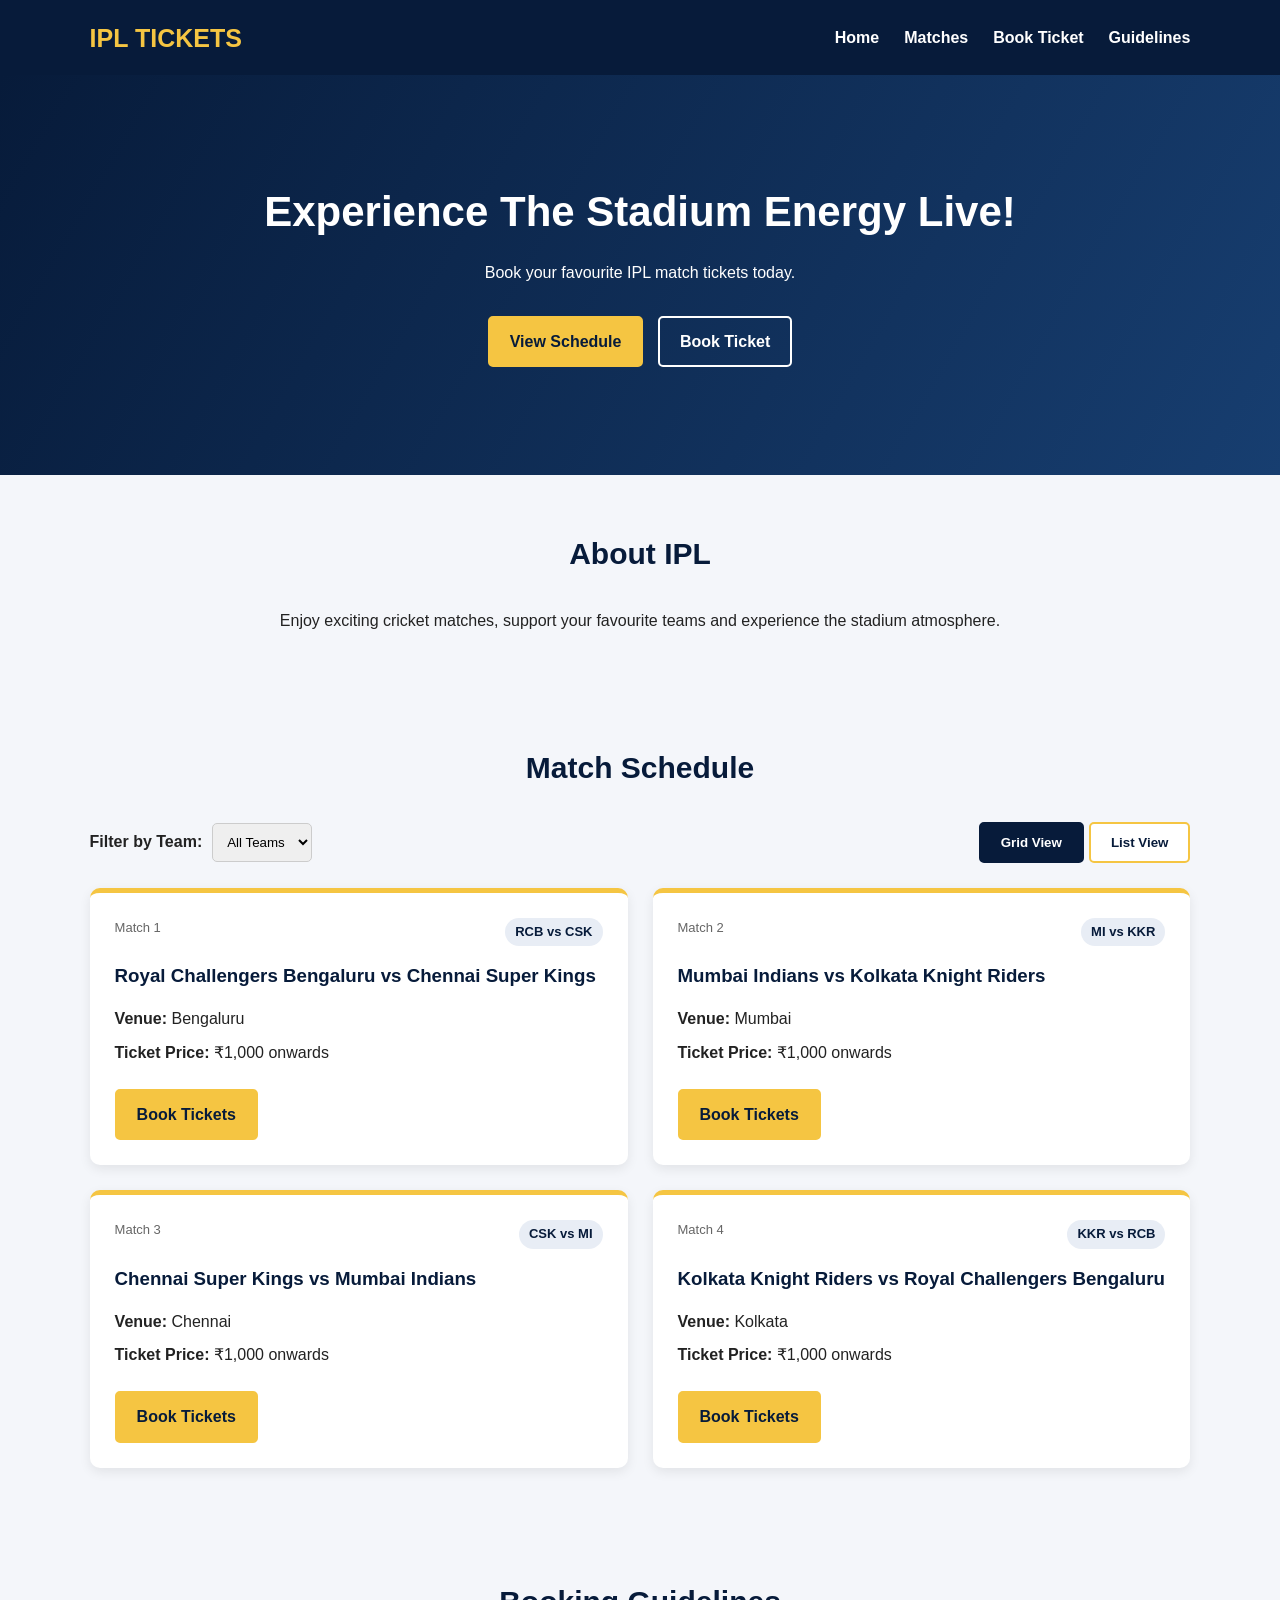
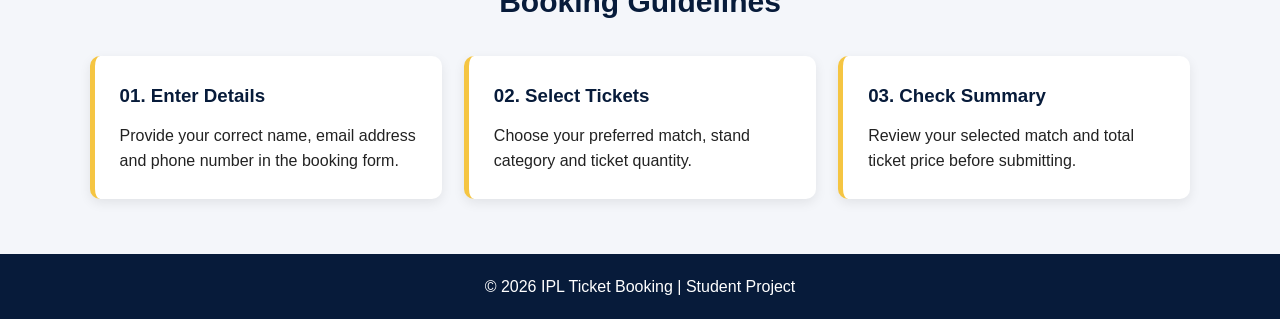
==== commit f39801d1: "Activity 8: Responsive Layout with Grid and Flexbox" ====
--- a/index.html
+++ b/index.html
@@ -11,11 +11,21 @@
 <body>
 
     <!-- Navigation Bar -->
-    <header>
+    <header class="site-header">
         <nav class="navbar">
-            <h2 class="logo">IPL TICKETS</h2>
-
-            <ul>
+            <a href="index.html" class="logo">IPL TICKETS</a>
+
+            <button class="menu-toggle"
+                    id="menu-toggle"
+                    aria-label="Open navigation menu"
+                    aria-expanded="false"
+                    aria-controls="nav-links">
+                <span></span>
+                <span></span>
+                <span></span>
+            </button>
+
+            <ul class="nav-links" id="nav-links">
                 <li><a href="index.html">Home</a></li>
                 <li><a href="#matches">Matches</a></li>
                 <li><a href="Booking.html#booking-form">Book Ticket</a></li>
@@ -26,15 +36,18 @@
 
     <!-- Hero Section -->
     <section class="hero">
-        <h1>Experience The Stadium Energy Live!</h1>
-        <p>Book your favourite IPL match tickets today.</p>
-
-        <a href="#matches" class="btn">View Schedule</a>
-        <a href="Booking.html#booking-form" class="btn">Book Ticket</a>
+        <div class="hero-content">
+            <h1>Experience The Stadium Energy Live!</h1>
+            <p>Book your favourite IPL match tickets today.</p>
+            <a href="#matches" class="btn">View Schedule</a>
+            <a href="Booking.html#booking-form" class="btn btn-outline">
+                Book Ticket
+            </a>
+        </div>
     </section>
 
     <!-- About Section -->
-    <section class="about">
+    <section class="about section">
         <h2>About IPL</h2>
         <p>
             Enjoy exciting cricket matches, support your favourite teams
@@ -43,64 +56,140 @@
     </section>
 
     <!-- Match Schedule -->
-    <section class="matches" id="matches">
+    <section class="matches section" id="matches">
+
         <h2>Match Schedule</h2>
 
-        <table>
-            <thead>
-                <tr>
-                    <th>Match</th>
-                    <th>Teams</th>
-                    <th>Venue</th>
-                    <th>Ticket Price</th>
-                    <th>Action</th>
-                </tr>
-            </thead>
-
-            <tbody>
-                <tr>
-                    <td>Match 1</td>
-                    <td>RCB vs CSK</td>
-                    <td>Bengaluru</td>
-                    <td>₹1,000 onwards</td>
-                    <td>
-                        <a href="Booking.html#booking-form" class="small-btn">Book</a>
-                    </td>
-                </tr>
-
-                <tr>
-                    <td>Match 2</td>
-                    <td>MI vs KKR</td>
-                    <td>Mumbai</td>
-                    <td>₹1,000 onwards</td>
-                    <td>
-                        <a href="Booking.html#booking-form" class="small-btn">Book</a>
-                    </td>
-                </tr>
-
-                <tr>
-                    <td>Match 3</td>
-                    <td>CSK vs MI</td>
-                    <td>Chennai</td>
-                    <td>₹1,000 onwards</td>
-                    <td>
-                        <a href="Booking.html#booking-form" class="small-btn">Book</a>
-                    </td>
-                </tr>
-            </tbody>
-        </table>
-    </section>
-
-    <!-- Guidelines -->
-    <section class="guidelines" id="guidelines">
+        <!-- Filter and Layout Controls -->
+        <div class="match-controls">
+
+            <div class="filter-control">
+                <label for="team-filter">Filter by Team:</label>
+
+                <select id="team-filter">
+                    <option value="all">All Teams</option>
+                    <option value="RCB">RCB</option>
+                    <option value="CSK">CSK</option>
+                    <option value="MI">MI</option>
+                    <option value="KKR">KKR</option>
+                </select>
+            </div>
+
+            <div class="view-control">
+                <button type="button" id="grid-view" class="view-btn active">
+                    Grid View
+                </button>
+
+                <button type="button" id="list-view" class="view-btn">
+                    List View
+                </button>
+            </div>
+
+        </div>
+
+        <!-- Match Cards -->
+        <div class="match-grid" id="match-container">
+
+            <article class="match-card" data-team="RCB CSK">
+                <div class="match-card-top">
+                    <span class="match-label">Match 1</span>
+                    <span class="team-tag">RCB vs CSK</span>
+                </div>
+
+                <h3>Royal Challengers Bengaluru vs Chennai Super Kings</h3>
+                <p><strong>Venue:</strong> Bengaluru</p>
+                <p><strong>Ticket Price:</strong> ₹1,000 onwards</p>
+
+                <a href="Booking.html#booking-form" class="small-btn">
+                    Book Tickets
+                </a>
+            </article>
+
+            <article class="match-card" data-team="MI KKR">
+                <div class="match-card-top">
+                    <span class="match-label">Match 2</span>
+                    <span class="team-tag">MI vs KKR</span>
+                </div>
+
+                <h3>Mumbai Indians vs Kolkata Knight Riders</h3>
+                <p><strong>Venue:</strong> Mumbai</p>
+                <p><strong>Ticket Price:</strong> ₹1,000 onwards</p>
+
+                <a href="Booking.html#booking-form" class="small-btn">
+                    Book Tickets
+                </a>
+            </article>
+
+            <article class="match-card" data-team="CSK MI">
+                <div class="match-card-top">
+                    <span class="match-label">Match 3</span>
+                    <span class="team-tag">CSK vs MI</span>
+                </div>
+
+                <h3>Chennai Super Kings vs Mumbai Indians</h3>
+                <p><strong>Venue:</strong> Chennai</p>
+                <p><strong>Ticket Price:</strong> ₹1,000 onwards</p>
+
+                <a href="Booking.html#booking-form" class="small-btn">
+                    Book Tickets
+                </a>
+            </article>
+
+            <article class="match-card" data-team="KKR RCB">
+                <div class="match-card-top">
+                    <span class="match-label">Match 4</span>
+                    <span class="team-tag">KKR vs RCB</span>
+                </div>
+
+                <h3>Kolkata Knight Riders vs Royal Challengers Bengaluru</h3>
+                <p><strong>Venue:</strong> Kolkata</p>
+                <p><strong>Ticket Price:</strong> ₹1,000 onwards</p>
+
+                <a href="Booking.html#booking-form" class="small-btn">
+                    Book Tickets
+                </a>
+            </article>
+
+        </div>
+
+        <p id="no-matches" class="no-matches" hidden>
+            No matches found for this team.
+        </p>
+
+    </section>
+
+    <!-- Guidelines Section -->
+    <section class="guidelines section" id="guidelines">
+
         <h2>Booking Guidelines</h2>
-        <ul>
-            <li>Enter valid personal details.</li>
-            <li>Select your preferred match.</li>
-            <li>Choose your stand category.</li>
-            <li>Select between 1 and 10 tickets.</li>
-            <li>Check your booking summary before submitting.</li>
-        </ul>
+
+        <div class="guideline-grid">
+
+            <article class="guideline-card">
+                <h3>01. Enter Details</h3>
+                <p>
+                    Provide your correct name, email address and phone number
+                    in the booking form.
+                </p>
+            </article>
+
+            <article class="guideline-card">
+                <h3>02. Select Tickets</h3>
+                <p>
+                    Choose your preferred match, stand category and ticket
+                    quantity.
+                </p>
+            </article>
+
+            <article class="guideline-card">
+                <h3>03. Check Summary</h3>
+                <p>
+                    Review your selected match and total ticket price
+                    before submitting.
+                </p>
+            </article>
+
+        </div>
     </section>
 
     <!-- Footer -->
@@ -108,5 +197,9 @@
         <p>© 2026 IPL Ticket Booking | Student Project</p>
     </footer>
 
+    <!-- Toast Notification -->
+    <div id="toast" class="toast"
+         role="status" aria-live="polite"></div>
+
 </body>
 </html>
--- a/styles.css
+++ b/styles.css
@@ -1,5 +1,7 @@
 
-/* General Styling */
+/* =================================
+   GENERAL STYLING
+================================= */
 
 * {
     margin: 0;
@@ -13,136 +15,331 @@
 
 body {
     font-family: Arial, sans-serif;
-    background-color: #f4f6fa;
+    background: #f4f6fa;
     color: #222;
     line-height: 1.6;
 }
 
-/* Navigation Bar */
+.section {
+    padding: 55px 7%;
+}
+
+.section h2 {
+    text-align: center;
+    color: #071b3a;
+    margin-bottom: 30px;
+    font-size: 30px;
+}
+
+
+/* =================================
+   NAVBAR - FLEXBOX
+================================= */
+
+.site-header {
+    background: #071b3a;
+    position: sticky;
+    top: 0;
+    z-index: 100;
+}
 
 .navbar {
-    background-color: #071b3a;
-    color: white;
+    min-height: 75px;
+    padding: 15px 7%;
     display: flex;
     justify-content: space-between;
     align-items: center;
-    padding: 18px 7%;
 }
 
 .logo {
     color: #f5c542;
-}
-
-.navbar ul {
+    font-size: 25px;
+    font-weight: bold;
+    text-decoration: none;
+}
+
+.nav-links {
+    display: flex;
+    align-items: center;
+    gap: 25px;
     list-style: none;
-    display: flex;
-    gap: 25px;
-}
-
-.navbar a {
+}
+
+.nav-links a {
+    color: white;
     text-decoration: none;
-    color: white;
-    font-weight: bold;
-}
-
-.navbar a:hover {
+    font-weight: bold;
+}
+
+.nav-links a:hover {
     color: #f5c542;
 }
 
-/* Hero Section */
+/* Hamburger Button */
+
+.menu-toggle {
+    display: none;
+    background: transparent;
+    border: none;
+    cursor: pointer;
+    padding: 8px;
+}
+
+.menu-toggle span {
+    display: block;
+    width: 27px;
+    height: 3px;
+    margin: 5px 0;
+    background: white;
+    border-radius: 3px;
+}
+
+
+/* =================================
+   HERO SECTION
+================================= */
 
 .hero {
+    min-height: 400px;
+    padding: 90px 20px;
+    display: flex;
+    justify-content: center;
+    align-items: center;
+    text-align: center;
+    color: white;
     background: linear-gradient(120deg, #071b3a, #173e70);
-    color: white;
-    text-align: center;
-    padding: 100px 20px;
-}
-
-.hero h1 {
-    font-size: 36px;
+}
+
+.hero-content h1 {
+    font-size: clamp(28px, 5vw, 42px);
     margin-bottom: 15px;
 }
 
-.hero p {
+.hero-content p {
     margin-bottom: 25px;
 }
 
-/* Buttons */
+
+/* =================================
+   BUTTONS
+================================= */
 
 .btn,
 .small-btn,
-.reset-btn {
+.view-btn {
     display: inline-block;
-    padding: 12px 22px;
-    background-color: #f5c542;
-    color: #071b3a;
+    padding: 11px 20px;
+    background: #f5c542;
+    color: #071b3a;
+    border: 2px solid #f5c542;
+    border-radius: 5px;
     text-decoration: none;
-    border: none;
-    border-radius: 5px;
     font-weight: bold;
     cursor: pointer;
     margin: 5px;
 }
 
 .btn:hover,
-.small-btn:hover {
-    background-color: #e5ad17;
-}
-
-.reset-btn {
-    background-color: #ddd;
-}
-
-/* About and Guidelines */
-
-.about,
-.guidelines {
-    text-align: center;
-    padding: 45px 8%;
-}
-
-.about h2,
-.guidelines h2,
-.matches h2 {
-    color: #071b3a;
-    margin-bottom: 20px;
-}
-
-.guidelines ul {
-    display: inline-block;
-    text-align: left;
-}
-
-/* Match Schedule */
-
-.matches {
-    padding: 45px 7%;
-    text-align: center;
-}
-
-table {
-    width: 100%;
-    border-collapse: collapse;
-    background-color: white;
-}
-
-th,
-td {
-    padding: 15px;
-    border: 1px solid #ddd;
-    text-align: center;
-}
-
-th {
-    background-color: #071b3a;
-    color: white;
-}
-
-tr:hover {
-    background-color: #f1f1f1;
-}
-
-/* Booking Section */
+.small-btn:hover,
+.view-btn:hover {
+    background: #e5ad17;
+    border-color: #e5ad17;
+}
+
+.btn-outline {
+    background: transparent;
+    color: white;
+    border-color: white;
+}
+
+.btn-outline:hover {
+    background: white;
+    color: #071b3a;
+}
+
+
+/* =================================
+   ABOUT SECTION
+================================= */
+
+.about {
+    text-align: center;
+}
+
+.about p {
+    max-width: 750px;
+    margin: auto;
+}
+
+
+/* =================================
+   MATCH FILTER CONTROLS
+================================= */
+
+.match-controls {
+    display: flex;
+    justify-content: space-between;
+    align-items: center;
+    gap: 20px;
+    flex-wrap: wrap;
+    margin-bottom: 25px;
+}
+
+.filter-control {
+    display: flex;
+    align-items: center;
+    gap: 10px;
+}
+
+.filter-control label {
+    font-weight: bold;
+}
+
+.filter-control select {
+    padding: 10px;
+    border: 1px solid #ccc;
+    border-radius: 5px;
+}
+
+.view-control {
+    display: flex;
+    gap: 5px;
+}
+
+.view-btn {
+    margin: 0;
+    background: white;
+}
+
+.view-btn.active {
+    background: #071b3a;
+    color: white;
+    border-color: #071b3a;
+}
+
+
+/* =================================
+   MATCH CARDS - CSS GRID
+================================= */
+
+.match-grid {
+    display: grid;
+    grid-template-columns: repeat(2, minmax(0, 1fr));
+    gap: 25px;
+}
+
+.match-card {
+    background: white;
+    padding: 25px;
+    border-radius: 10px;
+    border-top: 5px solid #f5c542;
+    box-shadow: 0 4px 12px rgba(0, 0, 0, 0.08);
+    transition: transform 0.2s ease;
+}
+
+.match-card:hover {
+    transform: translateY(-5px);
+}
+
+.match-card-top {
+    display: flex;
+    justify-content: space-between;
+    gap: 10px;
+    flex-wrap: wrap;
+    margin-bottom: 15px;
+}
+
+.match-label {
+    color: #666;
+    font-size: 13px;
+}
+
+.team-tag {
+    background: #e8edf5;
+    color: #071b3a;
+    padding: 4px 10px;
+    border-radius: 20px;
+    font-size: 13px;
+    font-weight: bold;
+}
+
+.match-card h3 {
+    color: #071b3a;
+    margin-bottom: 15px;
+}
+
+.match-card p {
+    margin: 8px 0;
+}
+
+.match-card .small-btn {
+    margin: 15px 0 0;
+}
+
+.no-matches {
+    text-align: center;
+    font-weight: bold;
+    color: #666;
+    padding: 25px;
+}
+
+
+/* =================================
+   LIST VIEW
+================================= */
+
+.match-grid.list-view {
+    grid-template-columns: 1fr;
+    gap: 15px;
+}
+
+.match-grid.list-view .match-card {
+    display: flex;
+    align-items: center;
+    justify-content: space-between;
+    gap: 20px;
+    flex-wrap: wrap;
+}
+
+.match-grid.list-view .match-card h3 {
+    flex: 1;
+    min-width: 180px;
+    margin: 0;
+}
+
+.match-grid.list-view .match-card .small-btn {
+    margin: 0;
+}
+
+
+/* =================================
+   GUIDELINES - CSS GRID
+================================= */
+
+.guideline-grid {
+    display: grid;
+    grid-template-columns: repeat(3, minmax(0, 1fr));
+    gap: 22px;
+}
+
+.guideline-card {
+    background: white;
+    padding: 25px;
+    border-radius: 10px;
+    border-left: 5px solid #f5c542;
+    box-shadow: 0 4px 12px rgba(0, 0, 0, 0.08);
+}
+
+.guideline-card h3 {
+    color: #071b3a;
+    margin-bottom: 12px;
+}
+
+
+/* =================================
+   BOOKING FORM AND SUMMARY
+   Used by Booking.html
+================================= */
 
 .booking-section {
     padding: 50px 7%;
@@ -163,13 +360,11 @@
     margin-top: 30px;
 }
 
-/* Booking Form */
-
 #ticket-form {
     width: 100%;
     max-width: 450px;
     padding: 25px;
-    background-color: white;
+    background: white;
     border-radius: 10px;
     box-shadow: 0 4px 12px rgba(0, 0, 0, 0.12);
     text-align: left;
@@ -216,45 +411,44 @@
     margin-top: 20px;
 }
 
-/* Booking Summary */
+.reset-btn {
+    padding: 12px 22px;
+    background: #ddd;
+    border: none;
+    border-radius: 5px;
+    cursor: pointer;
+}
 
 .summary-card {
     width: 100%;
     max-width: 400px;
     padding: 25px;
-    background-color: #071b3a;
+    background: #071b3a;
     color: white;
     border-radius: 12px;
     border-left: 5px solid #f5c542;
-    box-shadow: 0 4px 12px rgba(0, 0, 0, 0.2);
     text-align: left;
 }
 
-.summary-card h2 {
+.summary-card h2,
+.summary-card h3 {
     color: #f5c542;
-    margin-bottom: 20px;
 }
 
 .summary-card p {
     margin: 15px 0;
 }
 
-.summary-card h3 {
-    color: #f5c542;
-    margin-top: 20px;
-    font-size: 22px;
-}
-
-.summary-card hr {
-    border: 1px solid #52647e;
-}
-
-/* Toast Notification */
+
+/* =================================
+   TOAST NOTIFICATION
+================================= */
 
 .toast {
     visibility: hidden;
     min-width: 250px;
-    background-color: #071b3a;
+    max-width: calc(100% - 30px);
+    background: #071b3a;
     color: white;
     text-align: center;
     border-radius: 8px;
@@ -274,46 +468,113 @@
     opacity: 1;
 }
 
-/* Footer */
+
+/* =================================
+   FOOTER
+================================= */
 
 footer {
-    background-color: #071b3a;
+    background: #071b3a;
     color: white;
     text-align: center;
     padding: 20px;
-    margin-top: 30px;
-}
-
-/* Responsive Design */
-
-@media (max-width: 768px) {
-
-    .navbar {
-        flex-direction: column;
-        gap: 15px;
-    }
-
-    .navbar ul {
-        flex-wrap: wrap;
-        justify-content: center;
-        gap: 12px;
-    }
-
-    .hero h1 {
-        font-size: 26px;
+}
+
+
+/* =================================
+   TABLET RESPONSIVE DESIGN
+================================= */
+
+@media (max-width: 900px) {
+
+    .match-grid {
+        grid-template-columns: 1fr 1fr;
+    }
+
+    .guideline-grid {
+        grid-template-columns: 1fr 1fr;
     }
 
     .booking-container {
         flex-direction: column;
         align-items: center;
     }
-
-    table {
-        font-size: 12px;
-    }
-
-    th,
-    td {
-        padding: 8px;
-    }
-}
+}
+
+
+/* =================================
+   MOBILE RESPONSIVE DESIGN
+================================= */
+
+@media (max-width: 650px) {
+
+    .navbar {
+        position: relative;
+        flex-wrap: wrap;
+        padding: 15px 5%;
+    }
+
+    .menu-toggle {
+        display: block;
+    }
+
+    .nav-links {
+        display: none;
+        flex-direction: column;
+        align-items: stretch;
+        gap: 0;
+        width: 100%;
+        padding-top: 15px;
+    }
+
+    .nav-links.open {
+        display: flex;
+    }
+
+    .nav-links li {
+        text-align: center;
+        padding: 12px;
+        border-top: 1px solid #29405f;
+    }
+
+    .hero {
+        min-height: 320px;
+        padding: 65px 15px;
+    }
+
+    .match-grid,
+    .guideline-grid {
+        grid-template-columns: 1fr;
+    }
+
+    .match-controls {
+        flex-direction: column;
+        align-items: stretch;
+    }
+
+    .filter-control {
+        flex-direction: column;
+        align-items: stretch;
+    }
+
+    .view-control {
+        justify-content: center;
+    }
+
+    .match-grid.list-view .match-card {
+        flex-direction: column;
+        align-items: flex-start;
+    }
+
+    .match-grid.list-view .match-card h3 {
+        width: 100%;
+    }
+
+    .section {
+        padding: 40px 5%;
+    }
+
+    .section h2 {
+        font-size: 25px;
+    }
+}
